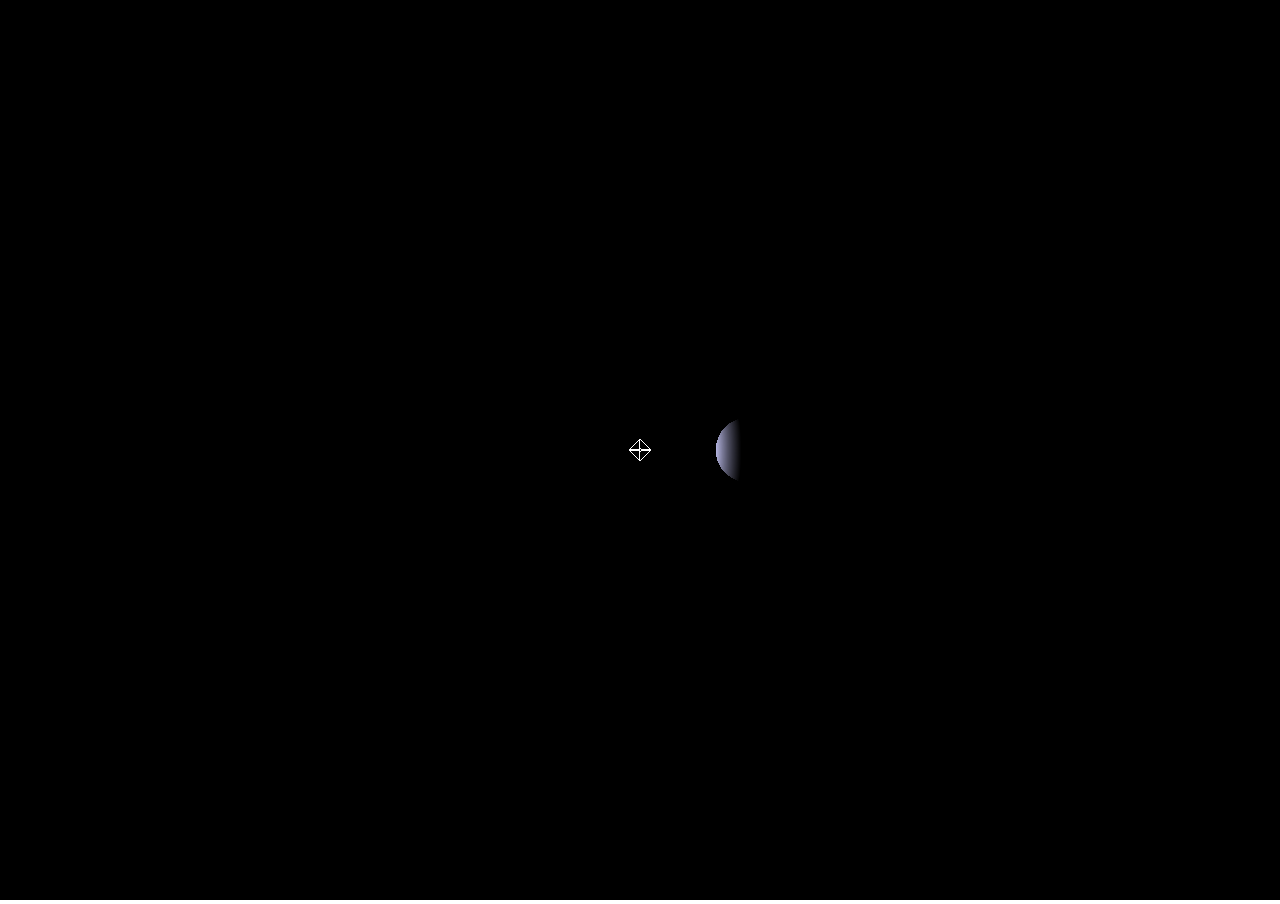
==== index.html @ e249207d "途中経過" ====
<!DOCTYPE html>
<html lang="ja">
<head>
  <meta charset="UTF-8">
  <meta name="viewport" content="width=device-width, initial-scale=1.0">
  <title>space</title>
  <link rel="stylesheet" href="./css/ress.min.css">
  <link rel="stylesheet" href="./css/style.css">
</head>
<body>
  <canvas id="myCanvas"></canvas>
  <script src="./js/three.js"></script>
  <script src="./js/script.js"></script>
</body>
</html>
---- css/ress.min.css ----
/*!
 * ress.css • v1.2.2
 * MIT License
 * github.com/filipelinhares/ress
 */html{box-sizing:border-box;overflow-y:scroll;-webkit-text-size-adjust:100%}*,:after,:before{background-repeat:no-repeat;box-sizing:inherit}:after,:before{text-decoration:inherit;vertical-align:inherit}*{padding:0;margin:0}audio:not([controls]){display:none;height:0}hr{overflow:visible}article,aside,details,figcaption,figure,footer,header,main,menu,nav,section,summary{display:block}summary{display:list-item}small{font-size:80%}[hidden],template{display:none}abbr[title]{border-bottom:1px dotted;text-decoration:none}a{background-color:transparent;-webkit-text-decoration-skip:objects}a:active,a:hover{outline-width:0}code,kbd,pre,samp{font-family:monospace,monospace}b,strong{font-weight:bolder}dfn{font-style:italic}mark{background-color:#ff0;color:#000}sub,sup{font-size:75%;line-height:0;position:relative;vertical-align:baseline}sub{bottom:-.25em}sup{top:-.5em}input{border-radius:0}[role=button],[type=button],[type=reset],[type=submit],button{cursor:pointer}[disabled]{cursor:default}[type=number]{width:auto}[type=search]{-webkit-appearance:textfield}[type=search]::-webkit-search-cancel-button,[type=search]::-webkit-search-decoration{-webkit-appearance:none}textarea{overflow:auto;resize:vertical}button,input,optgroup,select,textarea{font:inherit}optgroup{font-weight:700}button{overflow:visible}[type=button]::-moz-focus-inner,[type=reset]::-moz-focus-inner,[type=submit]::-moz-focus-inner,button::-moz-focus-inner{border-style:0;padding:0}[type=button]::-moz-focus-inner,[type=reset]::-moz-focus-inner,[type=submit]::-moz-focus-inner,button:-moz-focusring{outline:1px dotted ButtonText}[type=reset],[type=submit],button,html [type=button]{-webkit-appearance:button}button,select{text-transform:none}button,input,select,textarea{background-color:transparent;border-style:none;color:inherit}select{-moz-appearance:none;-webkit-appearance:none}select::-ms-expand{display:none}select::-ms-value{color:currentColor}legend{border:0;color:inherit;display:table;max-width:100%;white-space:normal}::-webkit-file-upload-button{-webkit-appearance:button;font:inherit}[type=search]{-webkit-appearance:textfield;outline-offset:-2px}img{border-style:none}progress{vertical-align:baseline}svg:not(:root){overflow:hidden}audio,canvas,progress,video{display:inline-block}@media screen{[hidden~=screen]{display:inherit}[hidden~=screen]:not(:active):not(:focus):not(:target){position:absolute!important;clip:rect(0 0 0 0)!important}}[aria-busy=true]{cursor:progress}[aria-controls]{cursor:pointer}[aria-disabled]{cursor:default}::-moz-selection{background-color:#b3d4fc;color:#000;text-shadow:none}::selection{background-color:#b3d4fc;color:#000;text-shadow:none}
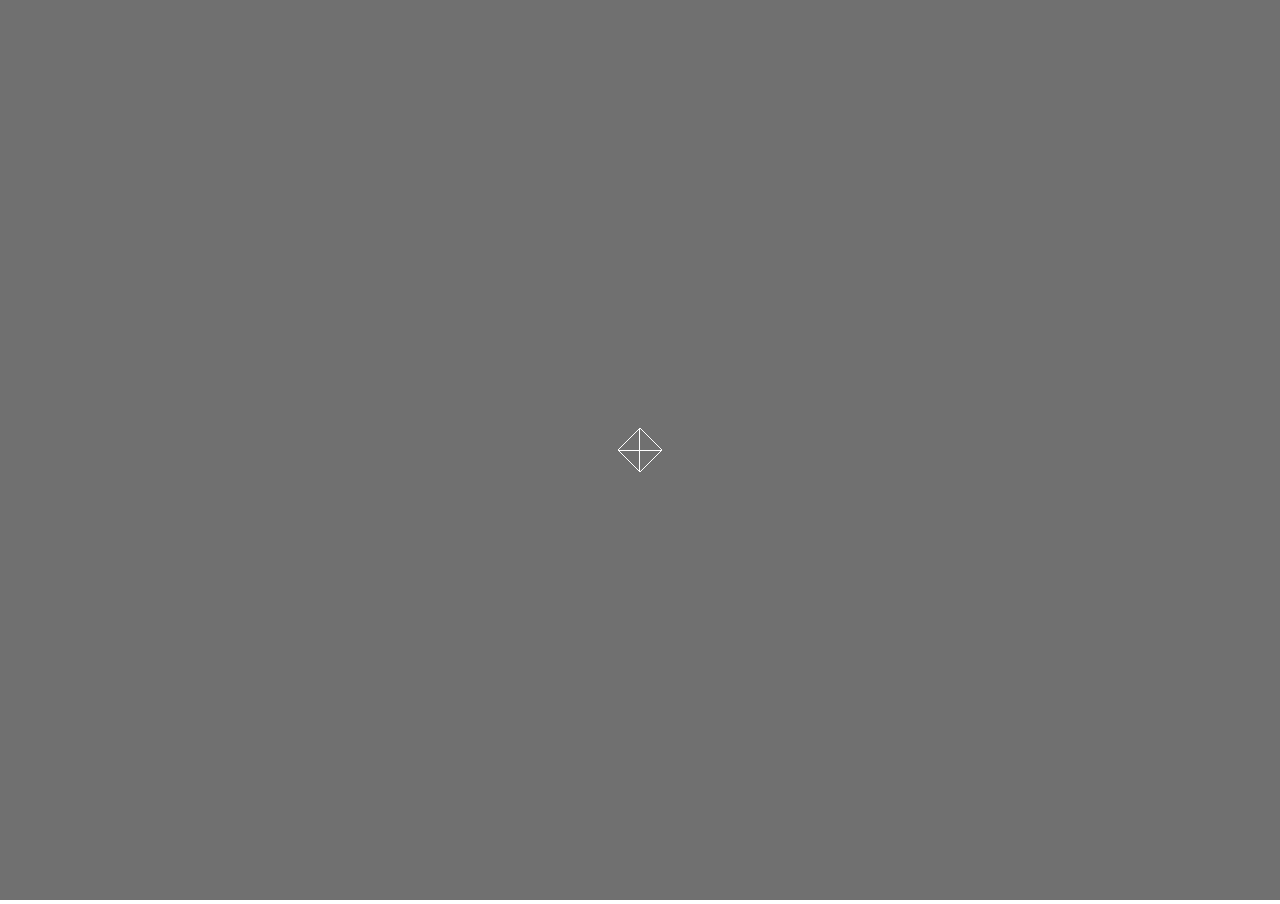
==== commit 0819aa7a: "途中経過（1109）" ====
--- a/index.html
+++ b/index.html
@@ -9,6 +9,7 @@
 </head>
 <body>
   <canvas id="myCanvas"></canvas>
+  <script src="https://code.jquery.com/jquery-3.5.1.slim.min.js" integrity="sha256-4+XzXVhsDmqanXGHaHvgh1gMQKX40OUvDEBTu8JcmNs=" crossorigin="anonymous"></script>
   <script src="./js/three.js"></script>
   <script src="./js/script.js"></script>
 </body>
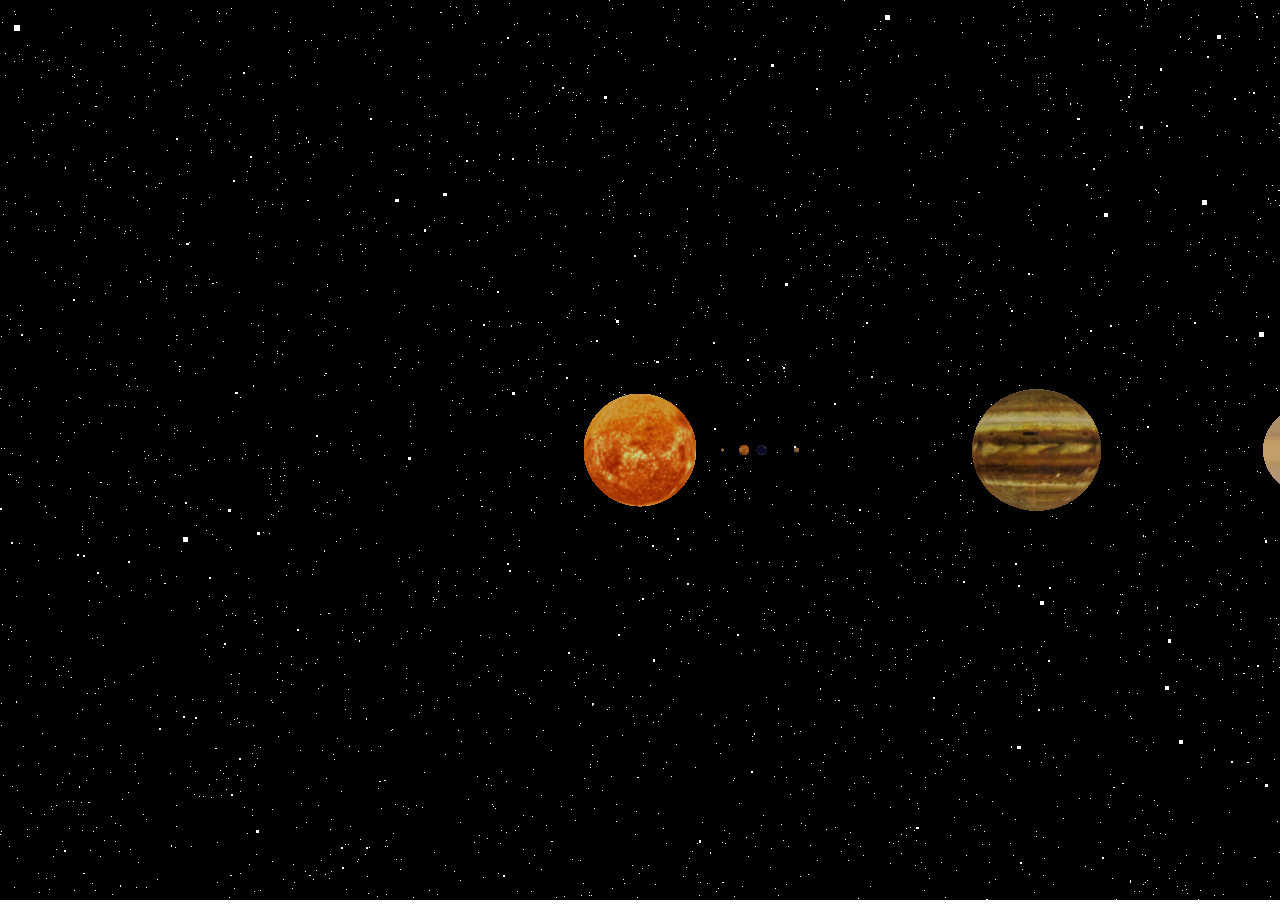
==== commit 7a295f91: "途中経過1113" ====
--- a/index.html
+++ b/index.html
@@ -11,6 +11,7 @@
   <canvas id="myCanvas"></canvas>
   <script src="https://code.jquery.com/jquery-3.5.1.slim.min.js" integrity="sha256-4+XzXVhsDmqanXGHaHvgh1gMQKX40OUvDEBTu8JcmNs=" crossorigin="anonymous"></script>
   <script src="./js/three.js"></script>
+  <!-- <script src="./js/OrbitControls.js"></script> -->
   <script src="./js/script.js"></script>
 </body>
 </html>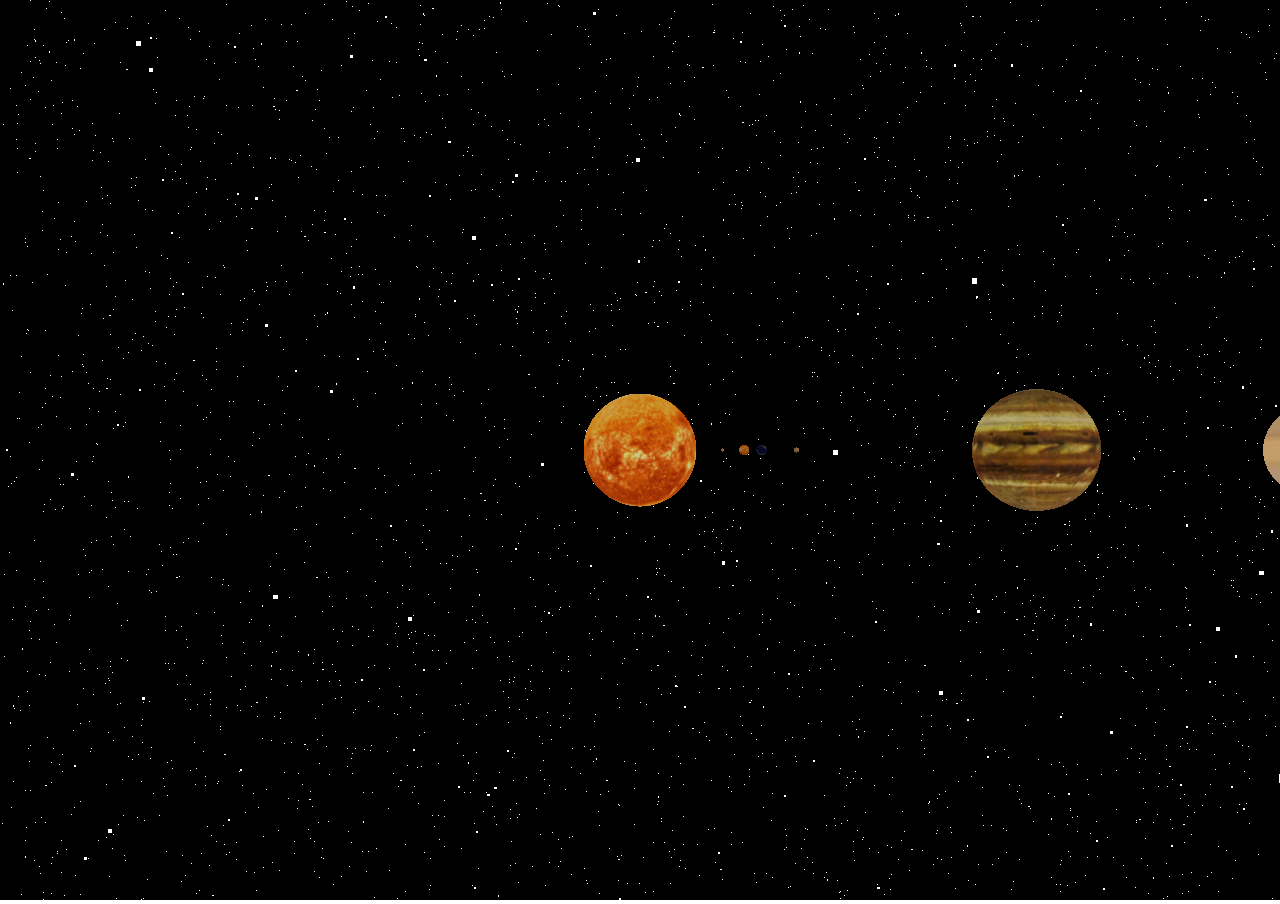
==== commit 99385d11: "公転1117" ====
--- a/index.html
+++ b/index.html
@@ -11,7 +11,7 @@
   <canvas id="myCanvas"></canvas>
   <script src="https://code.jquery.com/jquery-3.5.1.slim.min.js" integrity="sha256-4+XzXVhsDmqanXGHaHvgh1gMQKX40OUvDEBTu8JcmNs=" crossorigin="anonymous"></script>
   <script src="./js/three.js"></script>
-  <!-- <script src="./js/OrbitControls.js"></script> -->
+  <script src="./js/OrbitControls.js"></script>
   <script src="./js/script.js"></script>
 </body>
 </html>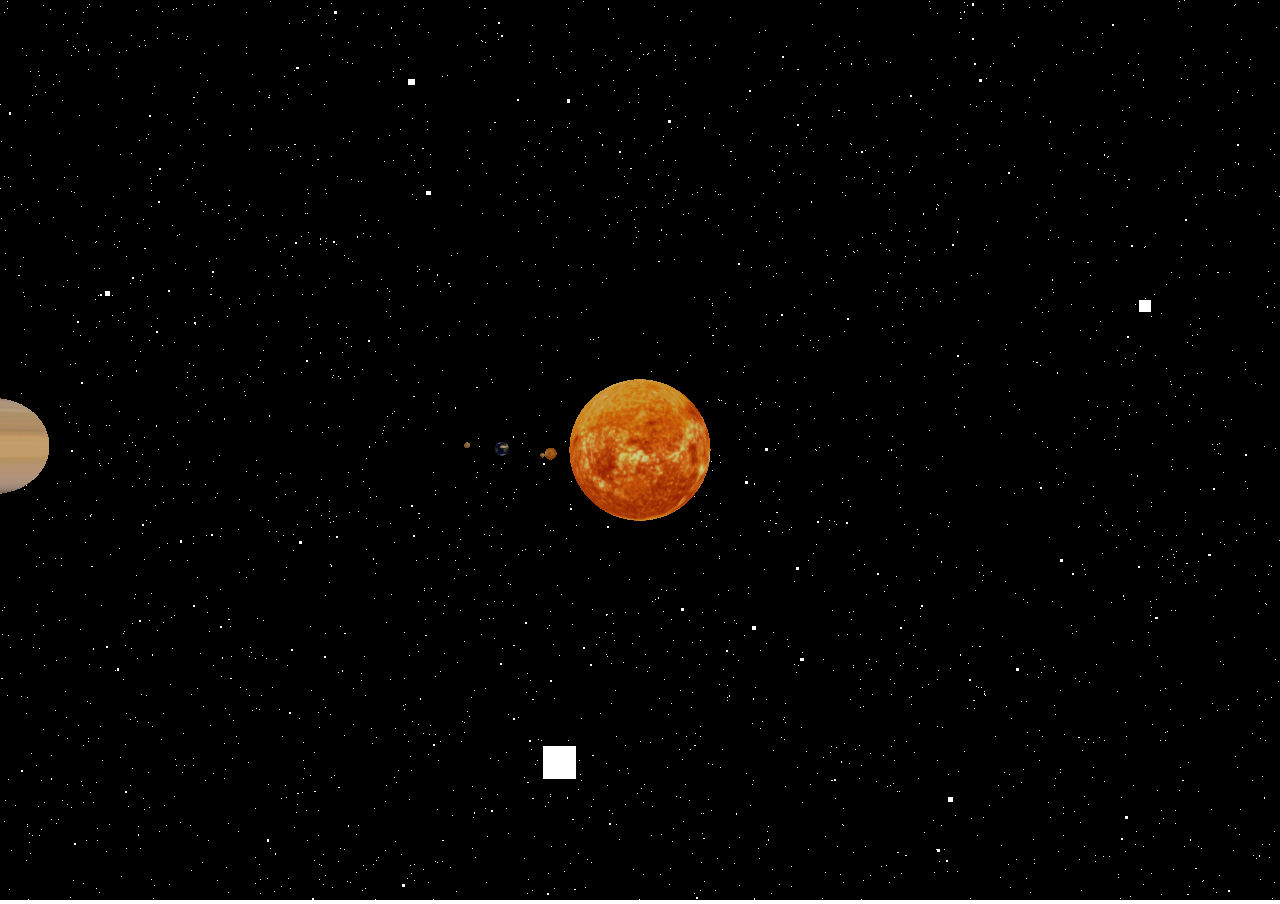
==== commit 6f72b36c: "途中経過1124(OrbitControls使用可)" ====
--- a/index.html
+++ b/index.html
@@ -9,7 +9,7 @@
 </head>
 <body>
   <canvas id="myCanvas"></canvas>
-  <script src="https://code.jquery.com/jquery-3.5.1.slim.min.js" integrity="sha256-4+XzXVhsDmqanXGHaHvgh1gMQKX40OUvDEBTu8JcmNs=" crossorigin="anonymous"></script>
+  <!-- <script src="https://code.jquery.com/jquery-3.5.1.slim.min.js" integrity="sha256-4+XzXVhsDmqanXGHaHvgh1gMQKX40OUvDEBTu8JcmNs=" crossorigin="anonymous"></script> -->
   <script src="./js/three.js"></script>
   <script src="./js/OrbitControls.js"></script>
   <script src="./js/script.js"></script>
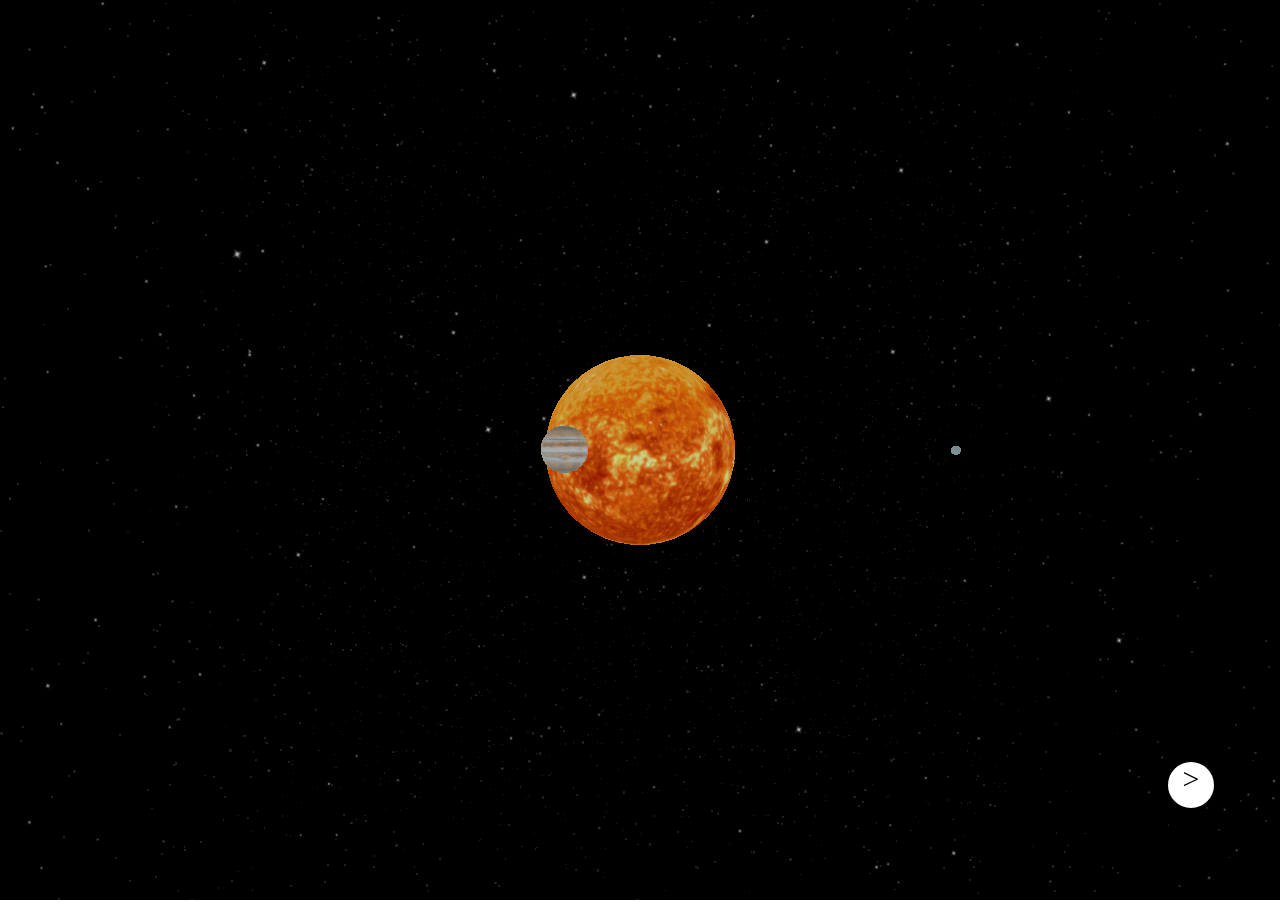
==== commit a02699ad: "js切り替え" ====
--- a/index.html
+++ b/index.html
@@ -8,10 +8,14 @@
   <link rel="stylesheet" href="./css/style.css">
 </head>
 <body>
-  <canvas id="myCanvas"></canvas>
-  <!-- <script src="https://code.jquery.com/jquery-3.5.1.slim.min.js" integrity="sha256-4+XzXVhsDmqanXGHaHvgh1gMQKX40OUvDEBTu8JcmNs=" crossorigin="anonymous"></script> -->
-  <script src="./js/three.js"></script>
-  <script src="./js/OrbitControls.js"></script>
-  <script src="./js/script.js"></script>
+
+  <p class="switching">></p>
+
+  <canvas id="canvas"></canvas>
+
+  <script src="https://code.jquery.com/jquery-3.5.1.min.js" integrity="sha256-9/aliU8dGd2tb6OSsuzixeV4y/faTqgFtohetphbbj0=" crossorigin="anonymous"></script>
+  <script src="./js/threeJS/three.js"></script>
+  <script src="./js//threeJS/OrbitControls.js"></script>
+  <script src="./js/index.js"></script>
 </body>
 </html>--- a/css/style.css
+++ b/css/style.css
@@ -0,0 +1,19 @@
+.switching{
+  width: 50px;
+  height: 50px;
+  font-size: 30px;
+  text-align: center;
+  background: #fff;
+  border: 2px solid #000;
+  border-radius: 50%;
+  position: fixed;
+  bottom: 10%;
+  right: 5%;
+  transition: .3s;
+}
+
+.switching:hover{
+  color: #fff;
+  background: #000;
+  border: 2px solid #fff;
+}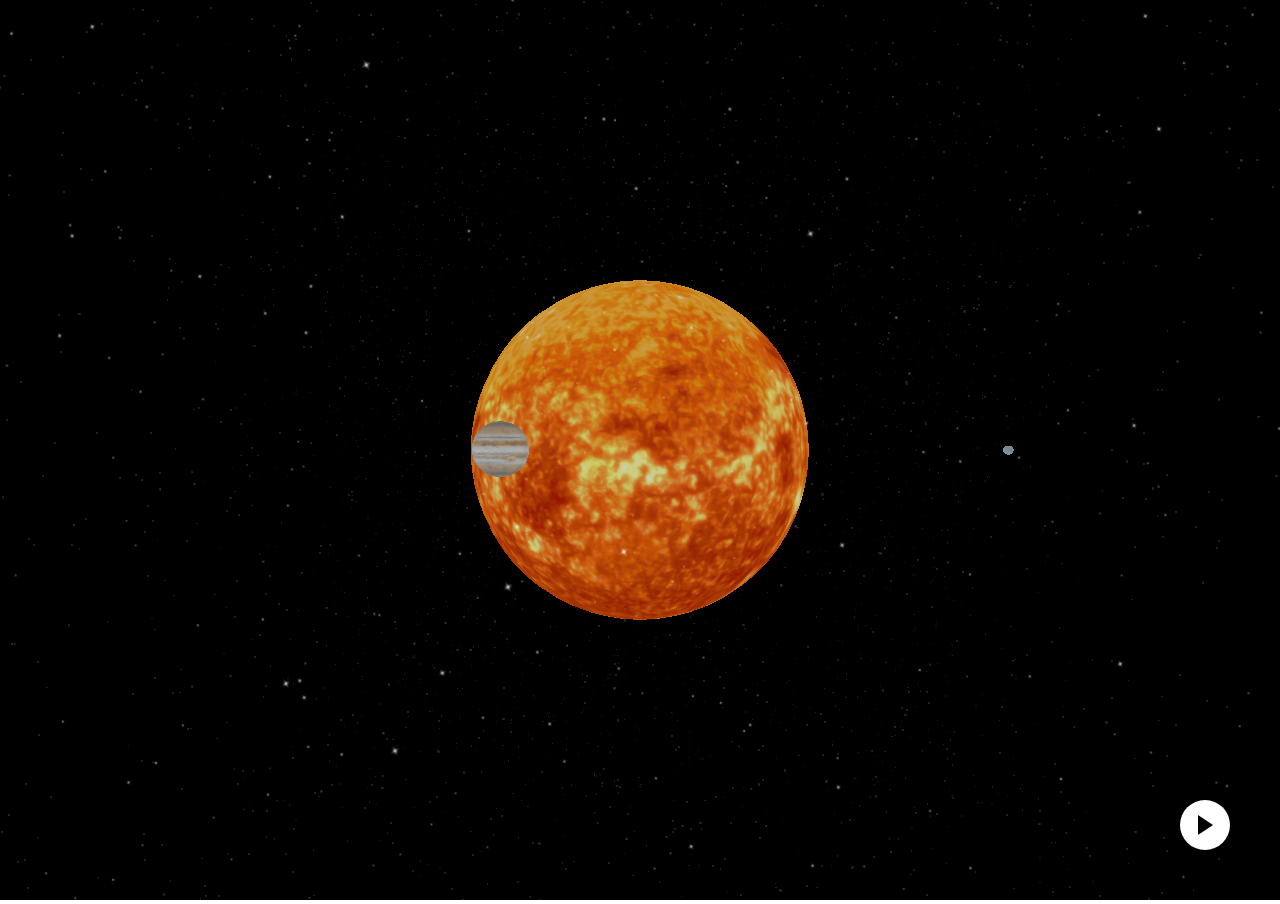
==== commit 4fbab3ad: "説明文修正、スクロール" ====
--- a/index.html
+++ b/index.html
@@ -8,14 +8,14 @@
   <link rel="stylesheet" href="./css/style.css">
 </head>
 <body>
+  <canvas id="canvas"></canvas>
+  
+  <a class="switching" href="./explain.html">
+    <span class="switching_arrow"></span>
+  </a>
 
-  <p class="switching">></p>
-
-  <canvas id="canvas"></canvas>
-
-  <script src="https://code.jquery.com/jquery-3.5.1.min.js" integrity="sha256-9/aliU8dGd2tb6OSsuzixeV4y/faTqgFtohetphbbj0=" crossorigin="anonymous"></script>
   <script src="./js/threeJS/three.js"></script>
   <script src="./js//threeJS/OrbitControls.js"></script>
-  <script src="./js/index.js"></script>
+  <script src="./js/real.js"></script>
 </body>
 </html>--- a/css/style.css
+++ b/css/style.css
@@ -1,19 +1,92 @@
-.switching{
+img {
+  width: 100%;
+  height: auto;
+}
+/* btn */
+.switching {
   width: 50px;
   height: 50px;
-  font-size: 30px;
-  text-align: center;
   background: #fff;
-  border: 2px solid #000;
-  border-radius: 50%;
+  border-radius: 50px;
   position: fixed;
-  bottom: 10%;
-  right: 5%;
-  transition: .3s;
+  bottom: 50px;
+  right: 50px;
+  transition: background .3s;
+}
+.switching_arrow {
+  width: 0;
+  height: 0;
+  margin: auto;
+  border-style: solid;
+  border-width: 10px 0 10px 15px;
+  border-color: transparent transparent transparent #000;
+  position: absolute;
+  top: 0;
+  bottom: 0;
+  left: 0;right: 0;
+  transition: border .3s;
+}
+.switching:hover {
+  border: 3px solid #fff;
+  background: #000;
+  transition: background .3s;
+}
+.switching:hover .switching_arrow {
+  border-color: transparent transparent transparent #fff;
+  transition: border .3s;
 }
 
-.switching:hover{
-  color: #fff;
+/* card */
+.card {
+  width: 1200px;
+  padding: 25px;
+  margin: 0 auto;
+  color: #000;
+  background: #fff;
+  border-radius: 0 0 25px 25px;
+  display: flex;
+  justify-content: flex-start;
+  opacity: 0;
+  z-index: 1;
+  transition: opacity .3s;
+  position: fixed;
+  top: 0;
+  left: 0;
+  right: 0;
+}
+.card_img {
+  width: 300px;
+  height: 300px;
+  margin-right: 50px;
   background: #000;
-  border: 2px solid #fff;
+}
+.card_block {
+  width: 800px;
+  height: 300px;
+  overflow: scroll;
+}
+.card_title {
+  margin-bottom: 10px;
+  font-size: 24px;
+  font-weight: 700;
+  letter-spacing: .1em;
+}
+.card_text {
+  width: 800px;
+  margin-bottom: 10px;
+  font-size: 16px;
+  line-height: 1.5;
+  letter-spacing: .1em;
+}
+.card_list {
+  width: 800px;
+  margin-bottom: 5px;
+  font-size: 16px;
+  line-height: 1.5;
+  letter-spacing: .1em;
+}
+
+.card_active {
+  opacity: 1;
+  z-index: 100;
 }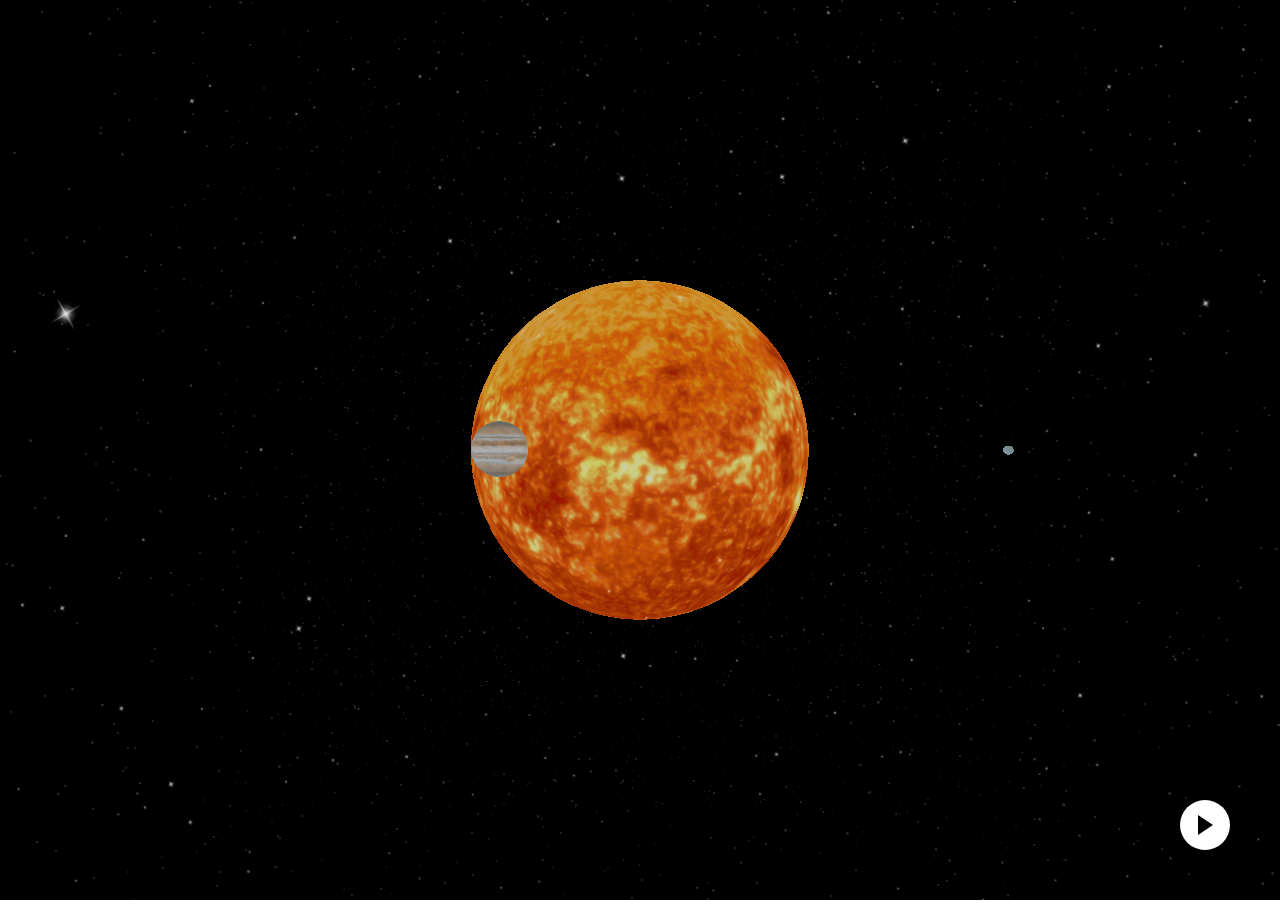
==== commit c4258954: "最終調整" ====
--- a/index.html
+++ b/index.html
@@ -3,7 +3,7 @@
 <head>
   <meta charset="UTF-8">
   <meta name="viewport" content="width=device-width, initial-scale=1.0">
-  <title>space</title>
+  <title>SPACE -real-</title>
   <link rel="stylesheet" href="./css/ress.min.css">
   <link rel="stylesheet" href="./css/style.css">
 </head>
--- a/css/style.css
+++ b/css/style.css
@@ -1,3 +1,7 @@
+body {
+  width: 100%;
+  height: 100vh;
+}
 img {
   width: 100%;
   height: auto;
